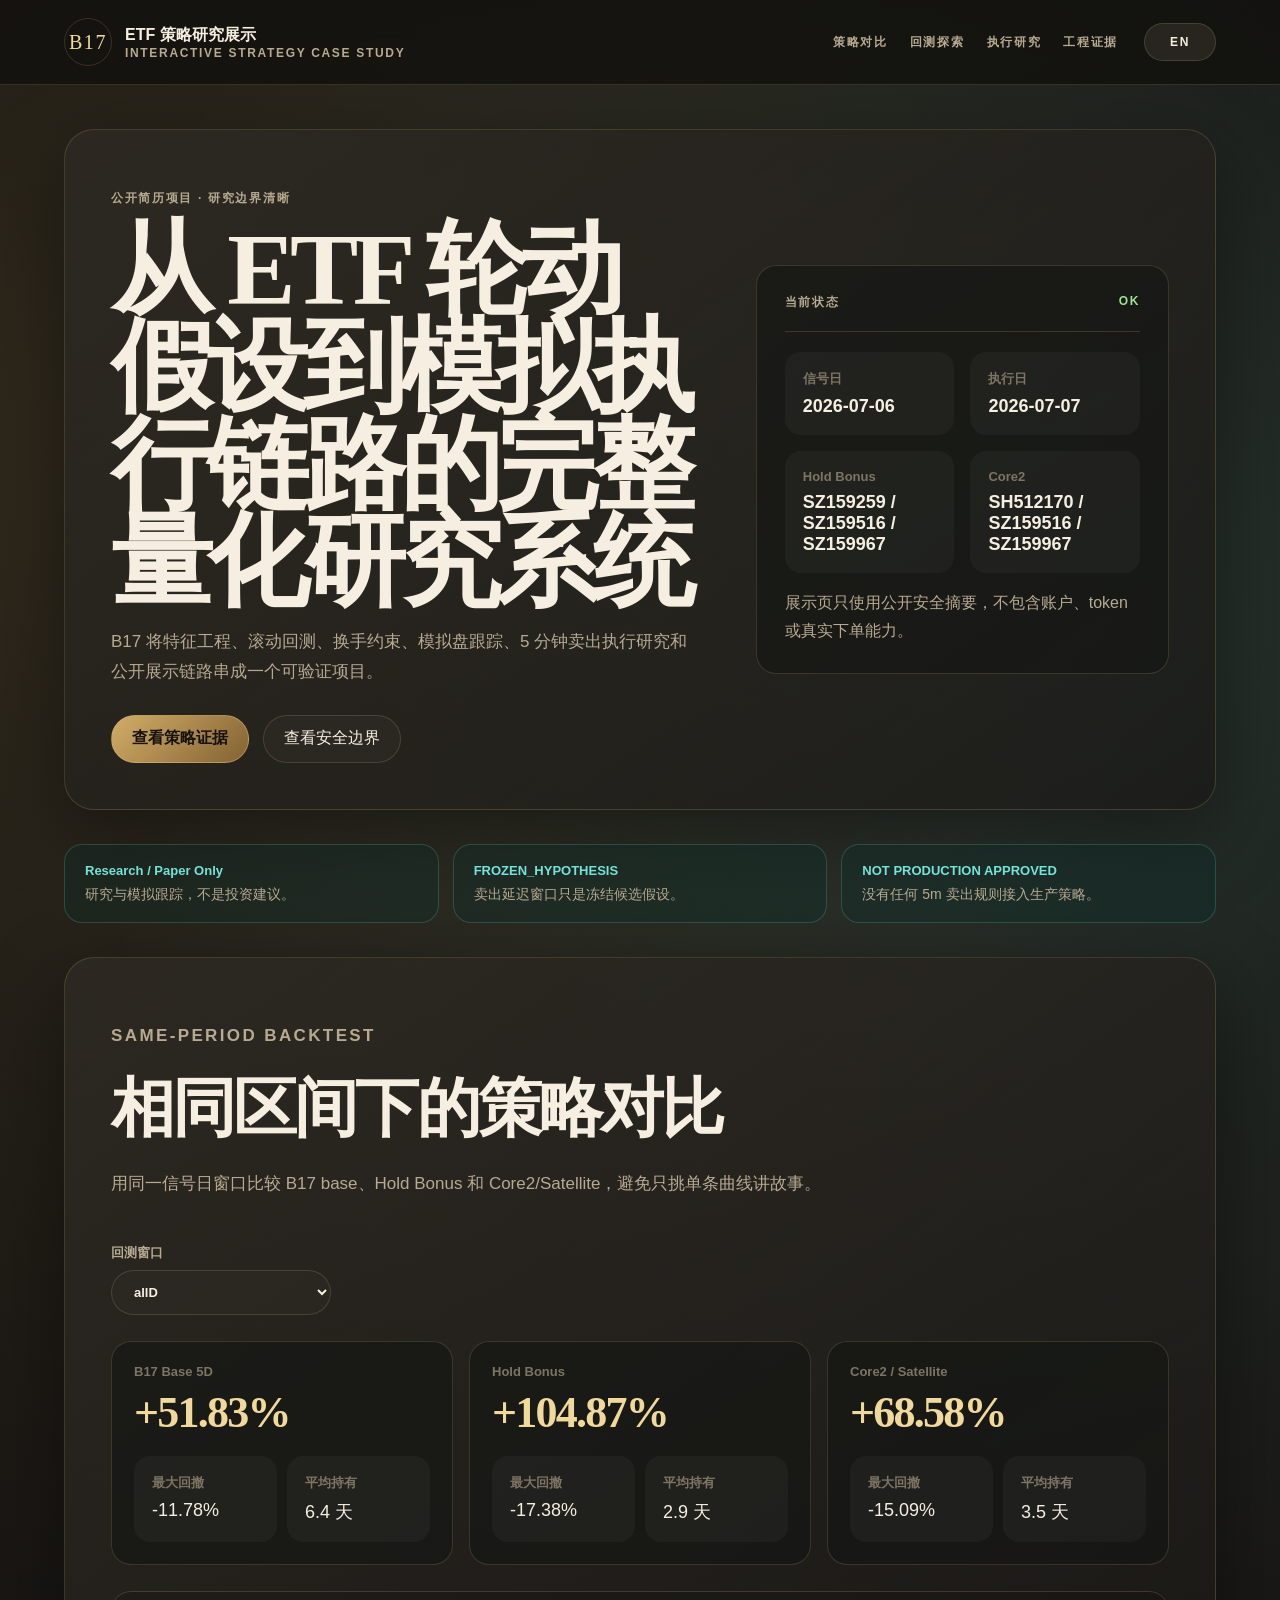
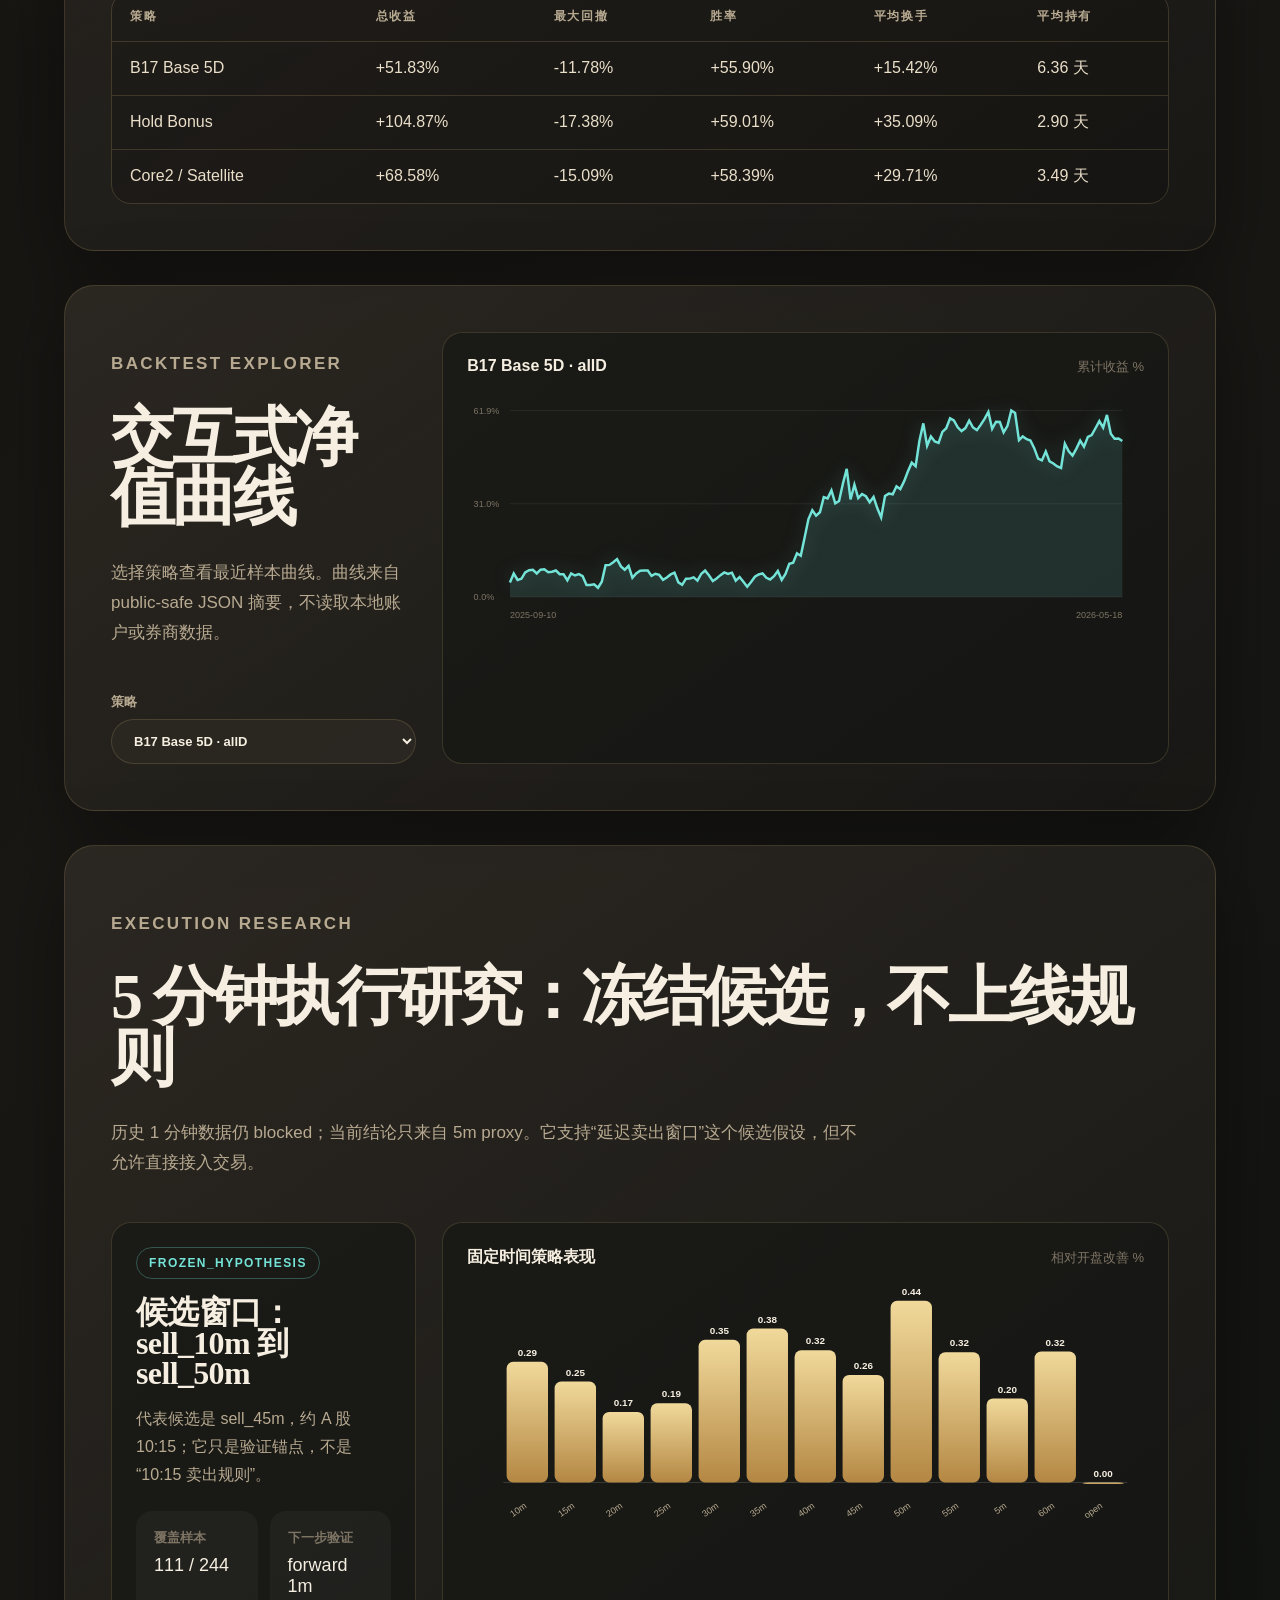
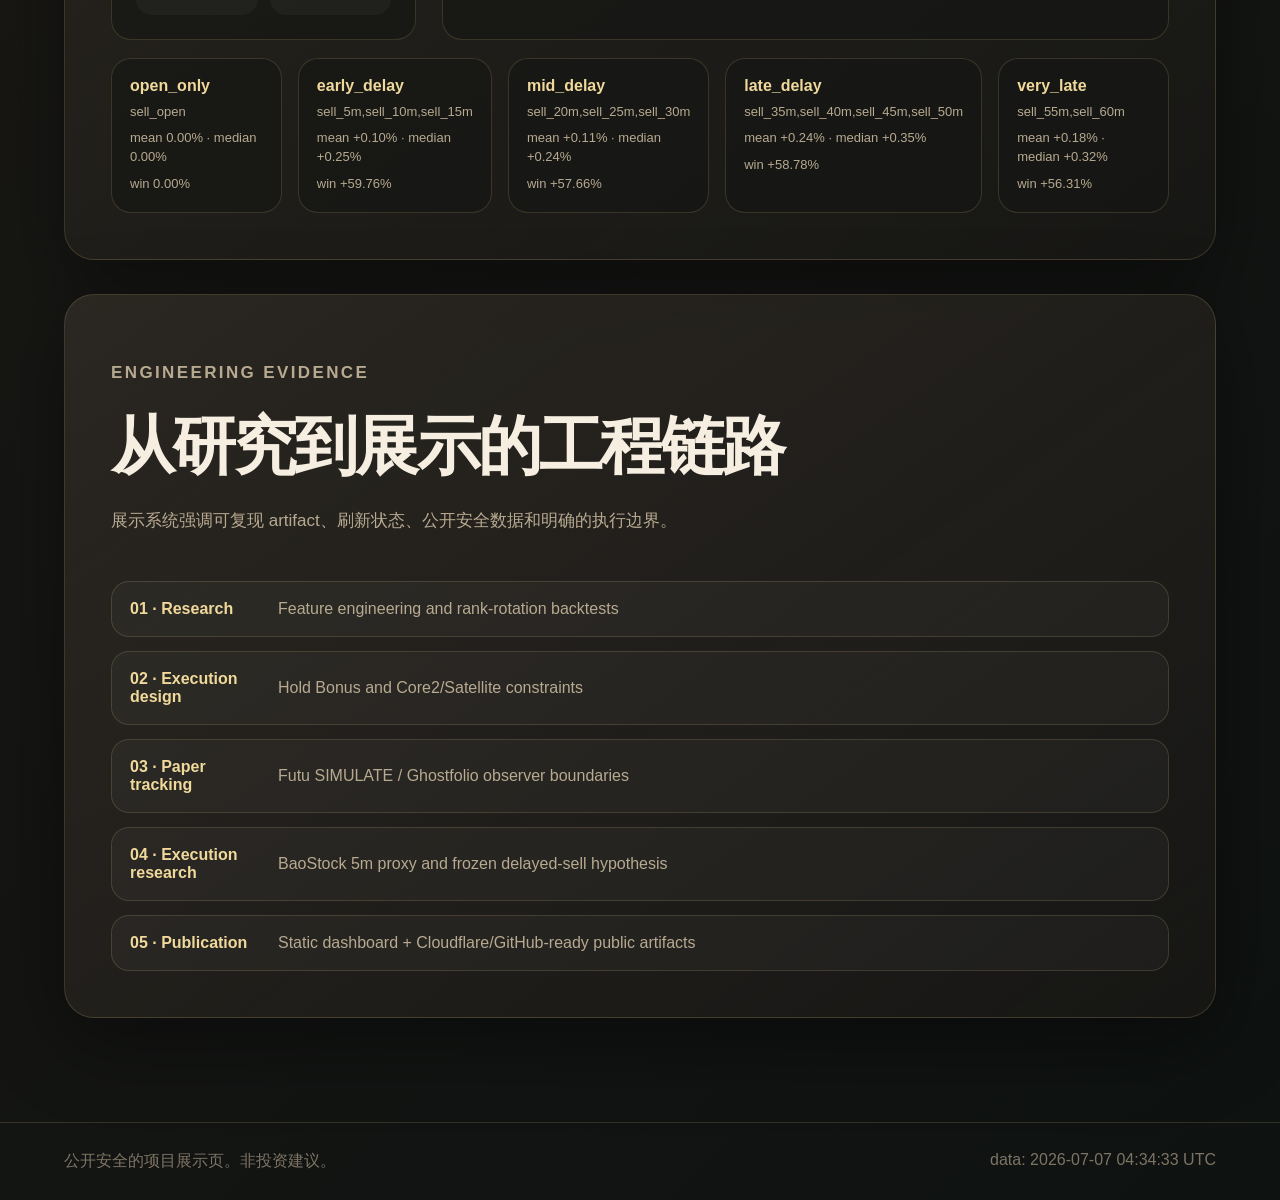
==== index.html @ 1b8490d3 "initial B17 strategy dashboard" ====
<!doctype html>
<html lang="zh-CN">
  <head>
    <meta charset="utf-8" />
    <meta name="viewport" content="width=device-width, initial-scale=1" />
    <title>B17 ETF Strategy Research Dashboard</title>
    <meta
      name="description"
      content="Interactive portfolio case study for B17 ETF rotation research, backtests, execution policies, and engineering evidence."
    />
    <link rel="icon" href="./favicon.svg" type="image/svg+xml" />
    <link rel="stylesheet" href="./styles.css" />
  </head>
  <body>
    <div class="grain"></div>
    <header class="site-header">
      <a class="brand" href="#top" aria-label="B17 dashboard home">
        <span class="brand-mark">B17</span>
        <span>
          <strong data-i18n="brandTitle">ETF 策略研究展示</strong>
          <small data-i18n="brandSub">Interactive Strategy Case Study</small>
        </span>
      </a>
      <nav class="nav" aria-label="Dashboard sections">
        <a href="#compare" data-i18n="navCompare">策略对比</a>
        <a href="#explorer" data-i18n="navExplorer">回测探索</a>
        <a href="#execution" data-i18n="navExecution">执行研究</a>
        <a href="#engineering" data-i18n="navEngineering">工程证据</a>
      </nav>
      <button id="localeToggle" class="locale-toggle" type="button">EN</button>
    </header>

    <main id="top">
      <section class="hero section-shell">
        <div class="hero-copy">
          <p class="section-kicker" data-i18n="heroKicker">公开简历项目 · 研究边界清晰</p>
          <h1 data-i18n="heroTitle">从 ETF 轮动假设到模拟执行链路的完整量化研究系统</h1>
          <p class="hero-lede" data-i18n="heroLede">
            B17 将特征工程、滚动回测、换手约束、模拟盘跟踪、5 分钟卖出执行研究和公开展示链路串成一个可验证项目。
          </p>
          <div class="hero-actions">
            <a class="primary-link" href="#compare" data-i18n="heroCta">查看策略证据</a>
            <a class="secondary-link" href="#guardrails" data-i18n="heroCta2">查看安全边界</a>
          </div>
        </div>
        <aside class="status-console" aria-label="Research status">
          <div class="console-topline">
            <span data-i18n="statusLabel">当前状态</span>
            <strong id="refreshStatus">--</strong>
          </div>
          <div class="signal-grid">
            <div>
              <span data-i18n="signalDay">信号日</span>
              <strong id="signalDay">--</strong>
            </div>
            <div>
              <span data-i18n="nextExec">执行日</span>
              <strong id="nextExec">--</strong>
            </div>
            <div>
              <span>Hold Bonus</span>
              <strong id="holdBonusTargets">--</strong>
            </div>
            <div>
              <span>Core2</span>
              <strong id="core2Targets">--</strong>
            </div>
          </div>
          <p class="console-note" data-i18n="heroBoundary">
            展示页只使用公开安全摘要，不包含账户、token 或真实下单能力。
          </p>
        </aside>
      </section>

      <section id="guardrails" class="guardrail-strip">
        <div>
          <strong data-i18n="guardrailResearch">Research / Paper Only</strong>
          <span data-i18n="guardrailResearchText">研究与模拟跟踪，不是投资建议。</span>
        </div>
        <div>
          <strong>FROZEN_HYPOTHESIS</strong>
          <span data-i18n="guardrailHypothesisText">卖出延迟窗口只是冻结候选假设。</span>
        </div>
        <div>
          <strong>NOT PRODUCTION APPROVED</strong>
          <span data-i18n="guardrailProdText">没有任何 5m 卖出规则接入生产策略。</span>
        </div>
      </section>

      <section id="compare" class="section-shell">
        <div class="section-heading">
          <p class="section-kicker" data-i18n="compareKicker">Same-period backtest</p>
          <h2 data-i18n="compareTitle">相同区间下的策略对比</h2>
          <p data-i18n="compareText">用同一信号日窗口比较 B17 base、Hold Bonus 和 Core2/Satellite，避免只挑单条曲线讲故事。</p>
        </div>
        <div class="controls">
          <label>
            <span data-i18n="windowLabel">回测窗口</span>
            <select id="windowSelect"></select>
          </label>
        </div>
        <div id="metricCards" class="metric-grid"></div>
        <div class="table-wrap">
          <table>
            <thead>
              <tr>
                <th data-i18n="thStrategy">策略</th>
                <th data-i18n="thReturn">总收益</th>
                <th data-i18n="thDrawdown">最大回撤</th>
                <th data-i18n="thWin">胜率</th>
                <th data-i18n="thTurnover">平均换手</th>
                <th data-i18n="thHold">平均持有</th>
              </tr>
            </thead>
            <tbody id="comparisonTable"></tbody>
          </table>
        </div>
      </section>

      <section id="explorer" class="section-shell split-section">
        <div>
          <div class="section-heading compact">
            <p class="section-kicker" data-i18n="explorerKicker">Backtest explorer</p>
            <h2 data-i18n="explorerTitle">交互式净值曲线</h2>
            <p data-i18n="explorerText">选择策略查看最近样本曲线。曲线来自 public-safe JSON 摘要，不读取本地账户或券商数据。</p>
          </div>
          <div class="controls vertical">
            <label>
              <span data-i18n="strategyLabel">策略</span>
              <select id="strategySelect"></select>
            </label>
          </div>
        </div>
        <div class="chart-card">
          <div class="chart-header">
            <strong id="curveTitle">--</strong>
            <span data-i18n="curveUnit">累计收益 %</span>
          </div>
          <div id="curveChart" class="chart"></div>
        </div>
      </section>

      <section id="execution" class="section-shell">
        <div class="section-heading">
          <p class="section-kicker" data-i18n="executionKicker">Execution research</p>
          <h2 data-i18n="executionTitle">5 分钟执行研究：冻结候选，不上线规则</h2>
          <p data-i18n="executionText">
            历史 1 分钟数据仍 blocked；当前结论只来自 5m proxy。它支持“延迟卖出窗口”这个候选假设，但不允许直接接入交易。
          </p>
        </div>
        <div class="execution-layout">
          <div class="hypothesis-card">
            <span class="tag">FROZEN_HYPOTHESIS</span>
            <h3 data-i18n="hypothesisTitle">候选窗口：sell_10m 到 sell_50m</h3>
            <p data-i18n="hypothesisText">代表候选是 sell_45m，约 A 股 10:15；它只是验证锚点，不是“10:15 卖出规则”。</p>
            <dl>
              <div>
                <dt data-i18n="sampleCoverage">覆盖样本</dt>
                <dd>111 / 244</dd>
              </div>
              <div>
                <dt data-i18n="validationNeed">下一步验证</dt>
                <dd>forward 1m</dd>
              </div>
            </dl>
          </div>
          <div class="policy-panel">
            <div class="chart-header">
              <strong data-i18n="policyChartTitle">固定时间策略表现</strong>
              <span data-i18n="policyChartUnit">相对开盘改善 %</span>
            </div>
            <div id="policyChart" class="bar-chart"></div>
          </div>
        </div>
        <div id="windowClusters" class="cluster-grid"></div>
      </section>

      <section id="engineering" class="section-shell">
        <div class="section-heading">
          <p class="section-kicker" data-i18n="engineeringKicker">Engineering evidence</p>
          <h2 data-i18n="engineeringTitle">从研究到展示的工程链路</h2>
          <p data-i18n="engineeringText">展示系统强调可复现 artifact、刷新状态、公开安全数据和明确的执行边界。</p>
        </div>
        <div id="timeline" class="timeline"></div>
      </section>
    </main>

    <footer class="footer">
      <span data-i18n="footerText">Built as a public-safe portfolio dashboard. Not investment advice.</span>
      <span id="generatedAt">--</span>
    </footer>

    <script src="./app.js"></script>
  </body>
</html>
---- styles.css ----
:root {
  color-scheme: dark;
  --bg: #11100e;
  --bg-2: #1a1815;
  --panel: rgba(43, 39, 33, 0.82);
  --panel-strong: #2d2923;
  --line: rgba(217, 188, 124, 0.18);
  --line-2: rgba(114, 226, 216, 0.2);
  --text: #f6efe1;
  --muted: #b8aa91;
  --soft: #7e7464;
  --gold: #d2ad67;
  --gold-2: #f0d99b;
  --cyan: #74e4d8;
  --red: #e47767;
  --green: #9ee292;
  --shadow: 0 24px 80px rgba(0, 0, 0, 0.4);
  --radius-lg: 30px;
  --radius-md: 20px;
  --radius-sm: 12px;
  --font-display: "Cormorant Garamond", "Times New Roman", serif;
  --font-ui: "Avenir Next", "SF Pro Display", "PingFang SC", sans-serif;
}

* {
  box-sizing: border-box;
}

html {
  scroll-behavior: smooth;
}

body {
  margin: 0;
  min-height: 100vh;
  background:
    radial-gradient(circle at 14% 10%, rgba(210, 173, 103, 0.16), transparent 30%),
    radial-gradient(circle at 84% 14%, rgba(116, 228, 216, 0.12), transparent 26%),
    linear-gradient(135deg, var(--bg), var(--bg-2) 45%, #0e1211);
  color: var(--text);
  font-family: var(--font-ui);
}

.grain {
  position: fixed;
  inset: 0;
  pointer-events: none;
  opacity: 0.18;
  background-image:
    linear-gradient(rgba(255, 255, 255, 0.03) 1px, transparent 1px),
    linear-gradient(90deg, rgba(255, 255, 255, 0.025) 1px, transparent 1px);
  background-size: 46px 46px;
  mask-image: linear-gradient(to bottom, black, transparent 88%);
}

.site-header {
  position: sticky;
  top: 0;
  z-index: 20;
  display: grid;
  grid-template-columns: minmax(220px, 1fr) auto auto;
  gap: 26px;
  align-items: center;
  padding: 18px clamp(20px, 5vw, 70px);
  background: rgba(17, 16, 14, 0.78);
  border-bottom: 1px solid var(--line);
  backdrop-filter: blur(18px);
}

.brand {
  display: flex;
  gap: 13px;
  align-items: center;
  color: var(--text);
  text-decoration: none;
}

.brand-mark {
  display: grid;
  width: 48px;
  height: 48px;
  place-items: center;
  border: 1px solid var(--line);
  border-radius: 50%;
  color: var(--gold-2);
  font-family: var(--font-display);
  font-size: 20px;
  letter-spacing: 0.08em;
}

.brand strong,
.brand small {
  display: block;
}

.brand small,
.nav a,
.locale-toggle,
.section-kicker,
.console-topline,
th {
  color: var(--muted);
  font-size: 12px;
  font-weight: 700;
  letter-spacing: 0.14em;
  text-transform: uppercase;
}

.nav {
  display: flex;
  gap: 22px;
}

.nav a {
  color: var(--muted);
  text-decoration: none;
}

.nav a:hover {
  color: var(--gold-2);
}

.locale-toggle,
.primary-link,
.secondary-link,
select {
  border: 1px solid var(--line);
  border-radius: 999px;
  background: rgba(45, 41, 35, 0.86);
  color: var(--text);
}

.locale-toggle {
  min-width: 72px;
  padding: 11px 16px;
  cursor: pointer;
}

main {
  position: relative;
  z-index: 1;
  padding: 44px clamp(18px, 5vw, 70px) 70px;
}

.section-shell {
  max-width: 1240px;
  margin: 0 auto 34px;
  padding: clamp(24px, 4vw, 46px);
  border: 1px solid var(--line);
  border-radius: var(--radius-lg);
  background: linear-gradient(145deg, rgba(45, 41, 35, 0.9), rgba(25, 24, 22, 0.72));
  box-shadow: var(--shadow);
}

.hero {
  display: grid;
  grid-template-columns: minmax(0, 1.1fr) minmax(330px, 0.78fr);
  gap: clamp(28px, 5vw, 62px);
  min-height: 560px;
  align-items: center;
}

h1,
h2,
h3 {
  margin: 0;
  font-family: var(--font-display);
  font-weight: 700;
  line-height: 0.95;
}

h1 {
  max-width: 800px;
  font-size: clamp(52px, 8vw, 104px);
  letter-spacing: -0.055em;
}

h2 {
  font-size: clamp(38px, 5vw, 68px);
  letter-spacing: -0.045em;
}

h3 {
  font-size: 32px;
  letter-spacing: -0.02em;
}

p {
  color: var(--muted);
  line-height: 1.75;
}

.hero-lede,
.section-heading p {
  max-width: 760px;
  font-size: 17px;
}

.hero-actions,
.controls {
  display: flex;
  gap: 14px;
  flex-wrap: wrap;
  align-items: center;
  margin-top: 28px;
}

.primary-link,
.secondary-link {
  display: inline-flex;
  min-height: 48px;
  align-items: center;
  justify-content: center;
  padding: 0 20px;
  text-decoration: none;
}

.primary-link {
  border-color: rgba(210, 173, 103, 0.5);
  background: linear-gradient(135deg, var(--gold), #836233);
  color: #17130c;
  font-weight: 800;
}

.status-console,
.chart-card,
.policy-panel,
.hypothesis-card,
.metric-card,
.cluster-card {
  border: 1px solid var(--line);
  border-radius: var(--radius-md);
  background: rgba(22, 23, 21, 0.7);
}

.status-console {
  padding: 28px;
}

.console-topline {
  display: flex;
  justify-content: space-between;
  padding-bottom: 20px;
  border-bottom: 1px solid var(--line);
}

.console-topline strong {
  color: var(--green);
}

.signal-grid,
.metric-grid,
.cluster-grid {
  display: grid;
  gap: 16px;
}

.signal-grid {
  grid-template-columns: 1fr 1fr;
  margin-top: 20px;
}

.signal-grid div,
.metric-card dl div,
.hypothesis-card dl div {
  padding: 18px;
  border-radius: 16px;
  background: rgba(255, 255, 255, 0.035);
}

.signal-grid span,
.metric-card span,
dt {
  display: block;
  color: var(--soft);
  font-size: 13px;
  font-weight: 700;
}

.signal-grid strong,
.metric-card strong,
dd {
  display: block;
  margin: 8px 0 0;
  font-size: 18px;
}

.console-note {
  margin-bottom: 0;
}

.guardrail-strip {
  display: grid;
  max-width: 1240px;
  grid-template-columns: repeat(3, 1fr);
  gap: 14px;
  margin: 0 auto 34px;
}

.guardrail-strip div {
  padding: 18px 20px;
  border: 1px solid var(--line-2);
  border-radius: 18px;
  background: rgba(9, 45, 43, 0.34);
}

.guardrail-strip strong,
.guardrail-strip span {
  display: block;
}

.guardrail-strip strong {
  color: var(--cyan);
  font-size: 13px;
}

.guardrail-strip span {
  margin-top: 8px;
  color: var(--muted);
  font-size: 14px;
}

.section-heading {
  display: grid;
  gap: 12px;
  margin-bottom: 28px;
}

.section-heading.compact {
  margin-bottom: 0;
}

label {
  display: grid;
  gap: 8px;
  color: var(--muted);
  font-size: 13px;
  font-weight: 700;
}

select {
  min-width: 220px;
  padding: 13px 18px;
  font: inherit;
}

.metric-grid {
  grid-template-columns: repeat(3, 1fr);
  margin: 26px 0;
}

.metric-card {
  padding: 22px;
}

.metric-card strong {
  color: var(--gold-2);
  font-family: var(--font-display);
  font-size: 44px;
  letter-spacing: -0.04em;
}

.metric-card dl {
  display: grid;
  grid-template-columns: 1fr 1fr;
  gap: 10px;
  margin: 18px 0 0;
}

.table-wrap {
  overflow-x: auto;
  border: 1px solid var(--line);
  border-radius: var(--radius-md);
}

table {
  width: 100%;
  min-width: 760px;
  border-collapse: collapse;
  background: rgba(0, 0, 0, 0.14);
}

th,
td {
  padding: 16px 18px;
  text-align: left;
  border-bottom: 1px solid var(--line);
}

td {
  color: #eadfc9;
}

tr:last-child td {
  border-bottom: 0;
}

.split-section,
.execution-layout {
  display: grid;
  grid-template-columns: minmax(280px, 0.42fr) minmax(0, 1fr);
  gap: 26px;
  align-items: stretch;
}

.controls.vertical {
  display: grid;
}

.chart-card,
.policy-panel,
.hypothesis-card {
  min-height: 360px;
  padding: 24px;
}

.chart-header {
  display: flex;
  justify-content: space-between;
  gap: 16px;
  align-items: baseline;
  margin-bottom: 18px;
}

.chart-header span {
  color: var(--soft);
  font-size: 13px;
}

.chart,
.bar-chart {
  min-height: 285px;
}

svg {
  display: block;
  width: 100%;
  height: 100%;
  overflow: visible;
}

.axis-text {
  fill: var(--soft);
  font-size: 11px;
}

.line-path {
  fill: none;
  stroke: var(--cyan);
  stroke-width: 3;
  filter: drop-shadow(0 0 10px rgba(116, 228, 216, 0.25));
}

.area-path {
  fill: rgba(116, 228, 216, 0.12);
}

.tag {
  display: inline-flex;
  margin-bottom: 18px;
  padding: 8px 12px;
  border: 1px solid rgba(116, 228, 216, 0.3);
  border-radius: 999px;
  color: var(--cyan);
  font-size: 12px;
  font-weight: 800;
  letter-spacing: 0.12em;
}

.hypothesis-card p {
  margin-bottom: 22px;
}

.hypothesis-card dl {
  display: grid;
  grid-template-columns: 1fr 1fr;
  gap: 12px;
  margin: 0;
}

.cluster-grid {
  grid-template-columns: repeat(5, 1fr);
  margin-top: 18px;
}

.cluster-card {
  padding: 18px;
}

.cluster-card strong {
  color: var(--gold-2);
}

.cluster-card span {
  display: block;
  margin-top: 8px;
  color: var(--muted);
  font-size: 13px;
  line-height: 1.45;
}

.timeline {
  display: grid;
  gap: 14px;
}

.timeline-item {
  display: grid;
  grid-template-columns: 130px 1fr;
  gap: 18px;
  align-items: center;
  padding: 18px;
  border: 1px solid var(--line);
  border-radius: 18px;
  background: rgba(255, 255, 255, 0.03);
}

.timeline-item strong {
  color: var(--gold-2);
}

.timeline-item span {
  color: var(--muted);
}

.footer {
  display: flex;
  justify-content: space-between;
  gap: 20px;
  padding: 28px clamp(20px, 5vw, 70px);
  color: var(--soft);
  border-top: 1px solid var(--line);
}

.bar-label {
  fill: var(--muted);
  font-size: 11px;
}

.bar-value {
  fill: var(--text);
  font-size: 12px;
  font-weight: 700;
}

@media (max-width: 980px) {
  .site-header,
  .hero,
  .split-section,
  .execution-layout,
  .guardrail-strip {
    grid-template-columns: 1fr;
  }

  .nav {
    display: none;
  }

  .metric-grid,
  .cluster-grid {
    grid-template-columns: 1fr;
  }

  h1 {
    font-size: 56px;
  }
}

@media (max-width: 560px) {
  .site-header {
    grid-template-columns: 1fr auto;
  }

  .signal-grid,
  .hypothesis-card dl,
  .metric-card dl,
  .timeline-item {
    grid-template-columns: 1fr;
  }

  .section-shell {
    padding: 22px;
    border-radius: 22px;
  }

  h1 {
    font-size: 43px;
  }
}
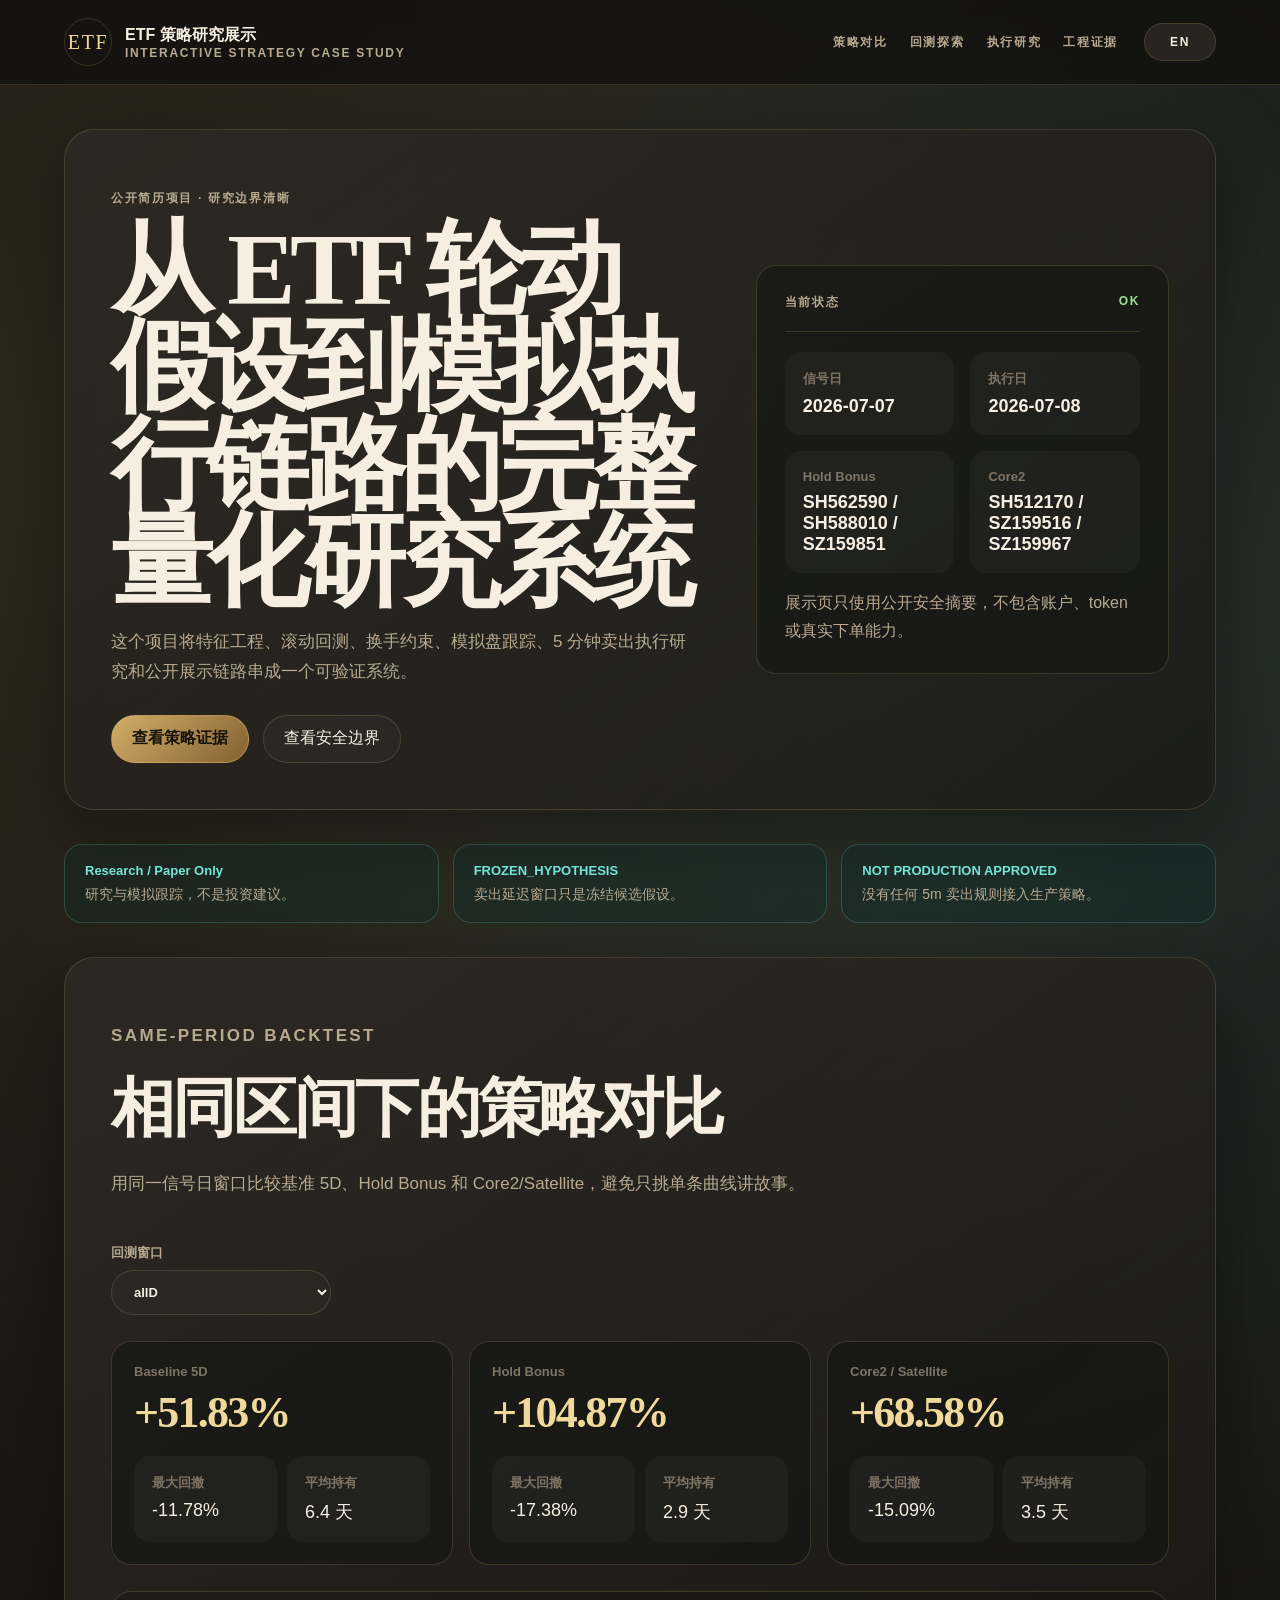
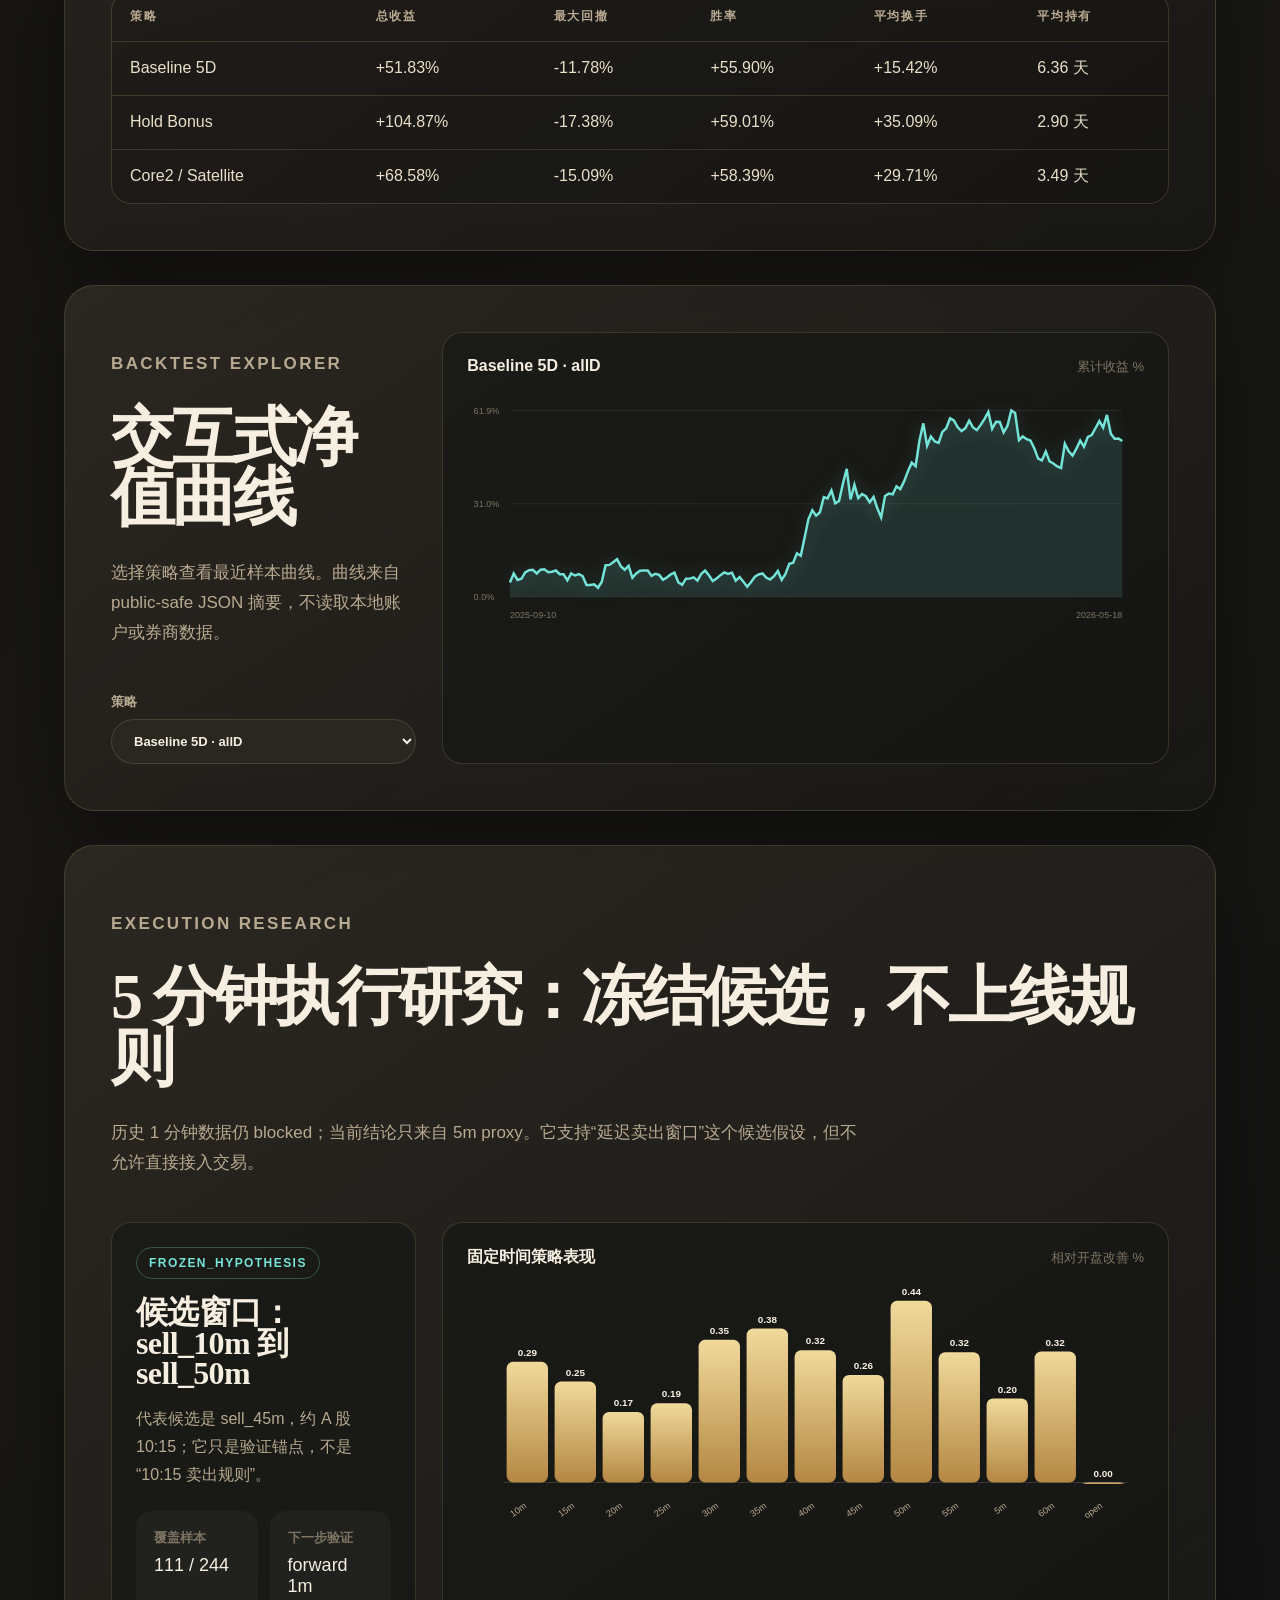
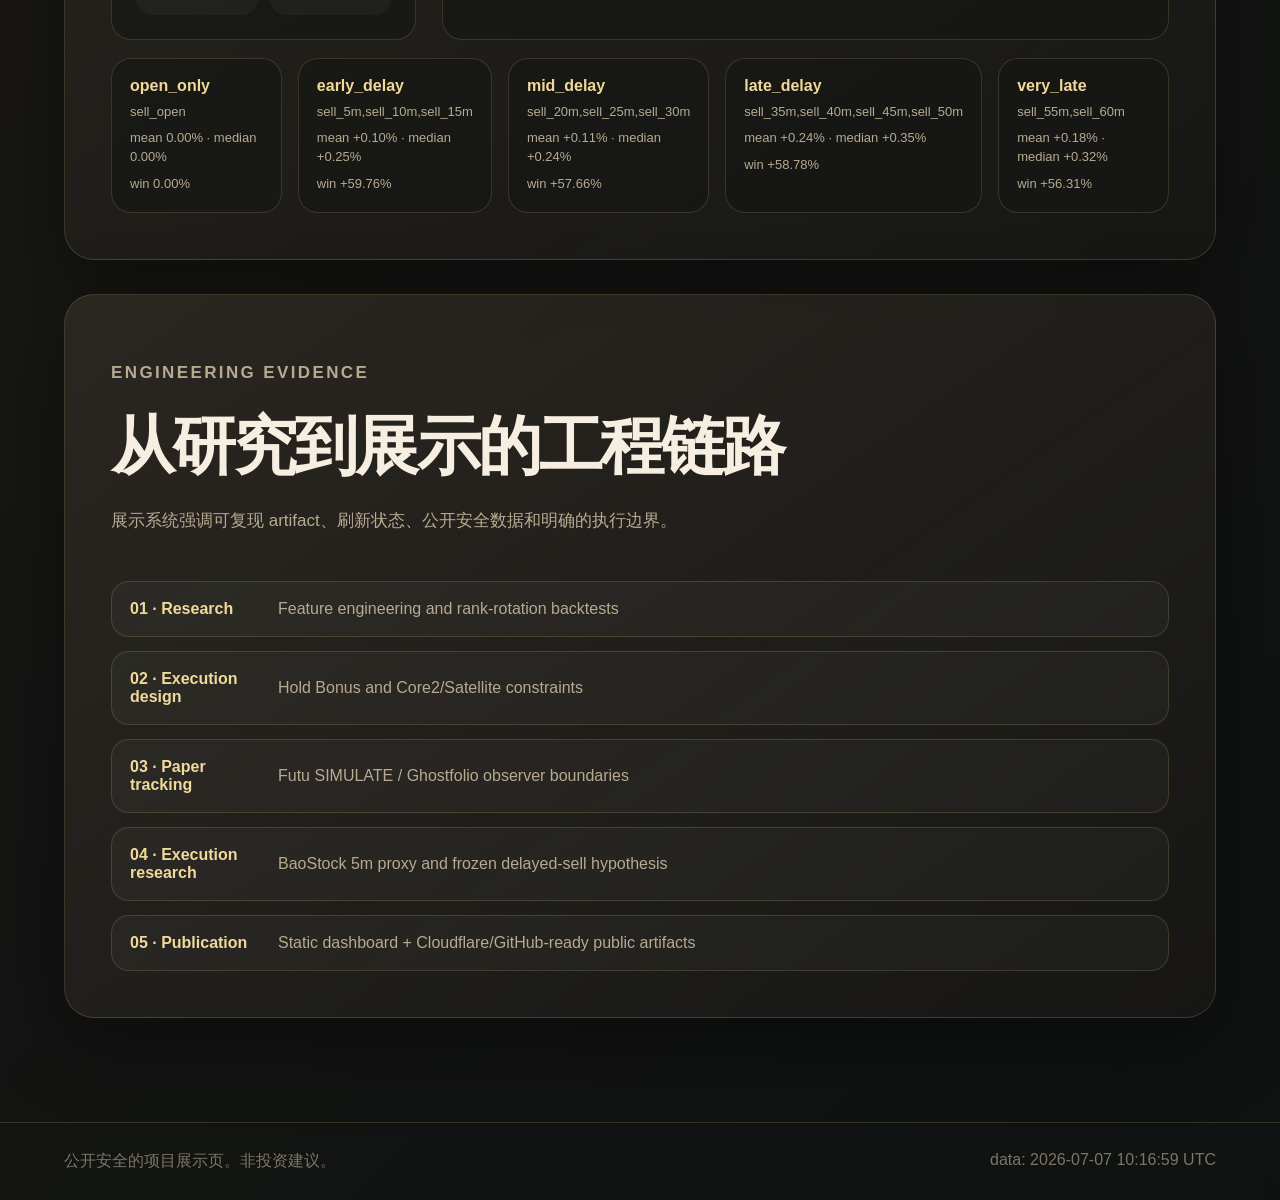
==== commit 25eb3028: "rename dashboard to ETF Rotation Research Lab" ====
--- a/index.html
+++ b/index.html
@@ -3,10 +3,10 @@
   <head>
     <meta charset="utf-8" />
     <meta name="viewport" content="width=device-width, initial-scale=1" />
-    <title>B17 ETF Strategy Research Dashboard</title>
+    <title>ETF Rotation Research Lab</title>
     <meta
       name="description"
-      content="Interactive portfolio case study for B17 ETF rotation research, backtests, execution policies, and engineering evidence."
+      content="Interactive portfolio case study for ETF rotation research, backtests, execution policies, and engineering evidence."
     />
     <link rel="icon" href="./favicon.svg" type="image/svg+xml" />
     <link rel="stylesheet" href="./styles.css" />
@@ -14,8 +14,8 @@
   <body>
     <div class="grain"></div>
     <header class="site-header">
-      <a class="brand" href="#top" aria-label="B17 dashboard home">
-        <span class="brand-mark">B17</span>
+      <a class="brand" href="#top" aria-label="ETF Rotation Research Lab home">
+        <span class="brand-mark">ETF</span>
         <span>
           <strong data-i18n="brandTitle">ETF 策略研究展示</strong>
           <small data-i18n="brandSub">Interactive Strategy Case Study</small>
@@ -36,7 +36,7 @@
           <p class="section-kicker" data-i18n="heroKicker">公开简历项目 · 研究边界清晰</p>
           <h1 data-i18n="heroTitle">从 ETF 轮动假设到模拟执行链路的完整量化研究系统</h1>
           <p class="hero-lede" data-i18n="heroLede">
-            B17 将特征工程、滚动回测、换手约束、模拟盘跟踪、5 分钟卖出执行研究和公开展示链路串成一个可验证项目。
+          这个项目将特征工程、滚动回测、换手约束、模拟盘跟踪、5 分钟卖出执行研究和公开展示链路串成一个可验证系统。
           </p>
           <div class="hero-actions">
             <a class="primary-link" href="#compare" data-i18n="heroCta">查看策略证据</a>
@@ -91,7 +91,7 @@
         <div class="section-heading">
           <p class="section-kicker" data-i18n="compareKicker">Same-period backtest</p>
           <h2 data-i18n="compareTitle">相同区间下的策略对比</h2>
-          <p data-i18n="compareText">用同一信号日窗口比较 B17 base、Hold Bonus 和 Core2/Satellite，避免只挑单条曲线讲故事。</p>
+          <p data-i18n="compareText">用同一信号日窗口比较基准 5D、Hold Bonus 和 Core2/Satellite，避免只挑单条曲线讲故事。</p>
         </div>
         <div class="controls">
           <label>
